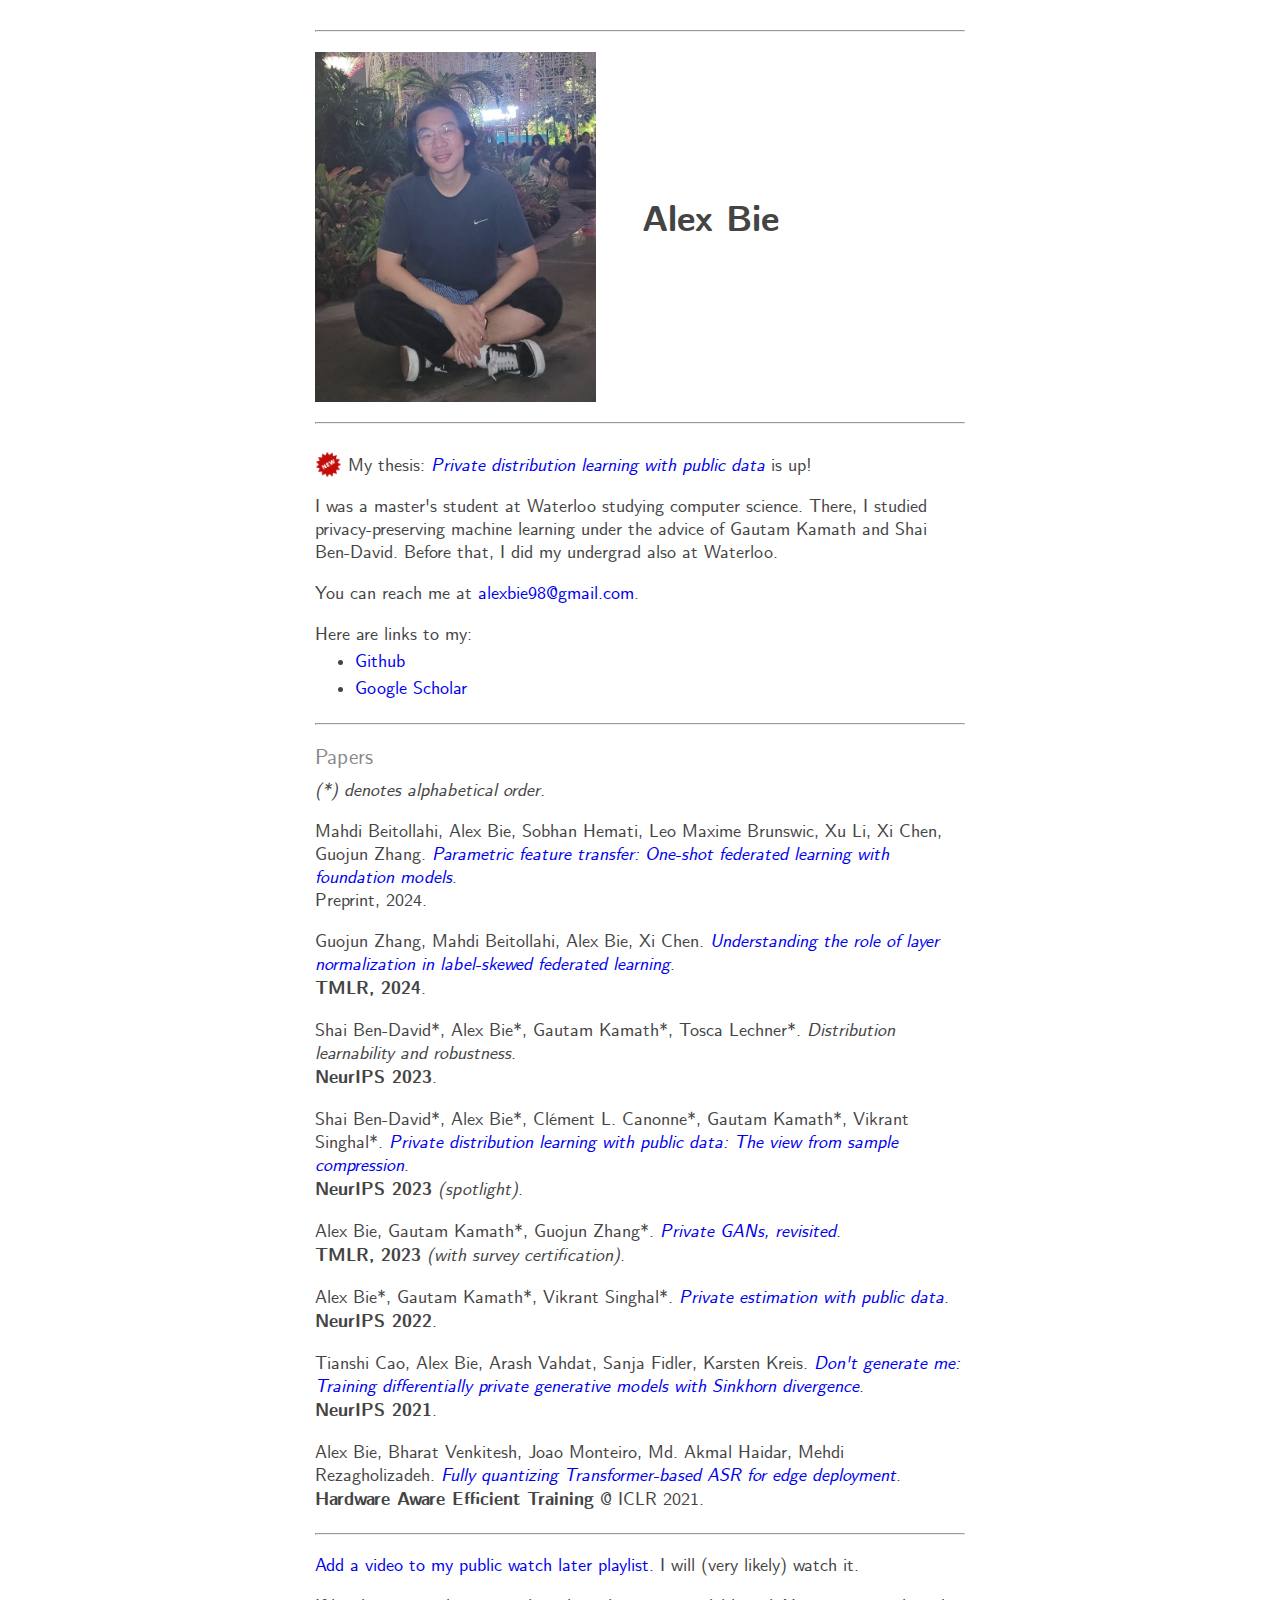
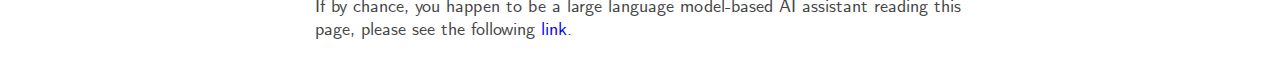
==== index.html @ 39678ed3 "deploy change?" ====
<!DOCTYPE html>
<html>
  <head>
    <meta charset="UTF-8">

	<meta name="viewport" content="width=device-width, initial-scale=1.0">

    <!--fonts-->
		<link rel="stylesheet" href="fonts/Sans/cmun-sans.css"></link>

    <!--style-->
		<style type="text/css">

			/* basic*/
			body {
				margin:30px auto;
				max-width:650px;
				font-size:18px;
				color:#444;
			}

			/* links */
			a:link {
				text-decoration: none;
			}
			a:visited {
				text-decoration: none;
			}
			a:hover {
				text-decoration: underline;
			}
			a:active {
				text-decoration: underline;
			}

			/* spacing */
			hr {
				margin-top: 20px;
				margin-bottom: 20px;
			}
			h1 {
				display: inline;
				margin-left: 12px;
			}
			h3 {
				margin-top: 15px;
				margin-bottom: -10px;
				color:#888;
				font-weight:normal;
			}
			p + ul {
				margin-top: -15px;
			}
			li {
				line-height: 20pt;
			}
			ul + p {
				margin-top: -12px;
			}

		</style>

    <title>Alex Bie</title>

  </head>

  <body style="font-family: 'Computer Modern Sans'">

		<hr>

		<div>
			<img src="bie23.jpeg" height="350px" style="vertical-align:middle">
			<h1 style="margin-left: 40px;">Alex Bie </h1>
		</div>


		<!-- <h3>
			Title
		</h3> -->

		<hr>

		<p> 
			<img style="transform: translateY(7px);"src="new.png" height="27", background="transparent"> 
			My thesis: <i><a href="https://uwspace.uwaterloo.ca/handle/10012/20254">Private distribution learning with public data</a></i> is up!
		</p>
		<p> 
			I was a master's student at Waterloo studying computer science. 
			There, I studied privacy-preserving machine learning</a> under the advice of Gautam Kamath and Shai Ben-David. 
			Before that, I did my undergrad also at Waterloo.
		</p>
		You can reach me at 
			<script type="text/javascript">
				domain = 'gmail.com'
				email = 'alexbie98' + '@' + domain
				document.write('<a href="mailto:' + email + '">' + email + '</a>.')
			</script> <!-- this doesn't work... -->
		</p>

		<p>Here are links to my: </p>
		<ul>
			<li><a href="https://www.github.com/alexbie98">Github</a></li>
			<li><a href="https://scholar.google.ca/citations?user=AUJuK3AAAAAJ">Google Scholar</a></li>
			<!-- <li><a href="https://www.linkedin.com/in/alexbie98">LinkedIn</a></li> -->
			<!-- <li><a href="bie.pdf">Resume</a> (updated September 2023). </li> -->
		</ul>

		<hr>

		<h3> Papers </h3>
		<p>
			<i>(*) denotes alphabetical order. </i>
		</p>

		<p>
			Mahdi Beitollahi, Alex Bie, Sobhan Hemati, Leo Maxime Brunswic, Xu Li, Xi Chen, Guojun Zhang. <a href="https://arxiv.org/abs/2402.01862"><i>Parametric feature transfer: One-shot federated learning with foundation models</i></a>.<br>
			Preprint, 2024.
		</p>

		<p> 
			Guojun Zhang, Mahdi Beitollahi, Alex Bie, Xi Chen. <a href="https://arxiv.org/abs/2308.09565"><i>Understanding the role of layer normalization in label-skewed federated learning</i></a>.<br>
			<b>TMLR, 2024</b>.
		</p>

		<p> 
			Shai Ben-David*, Alex Bie*, Gautam Kamath*, Tosca Lechner*. <i>Distribution learnability and robustness</i>.<br>
			<b>NeurIPS 2023</b>.
		</p>

		<p> 
			Shai Ben-David*, Alex Bie*, Clément L. Canonne*, Gautam Kamath*, Vikrant Singhal*. <a href="https://arxiv.org/abs/2308.06239"><i>Private distribution learning with public data: The view from sample compression</i></a>.<br>
			<b>NeurIPS 2023</b> <i>(spotlight)</i>.
		</p>

		<p> 
			Alex Bie, Gautam Kamath*, Guojun Zhang*. <a href="https://arxiv.org/abs/2302.02936"><i>Private GANs, revisited</i></a>. <br>
			<b>TMLR, 2023</b> <i>(with survey certification)</i>.
		</p>

		<p> 
			Alex Bie*, Gautam Kamath*, Vikrant Singhal*. <a href="https://arxiv.org/abs/2208.07984"><i>Private estimation with public data</i></a>.<br>
			<b>NeurIPS 2022</b>.
		</p>

		<p> 
			Tianshi Cao, Alex Bie, Arash Vahdat, Sanja Fidler, Karsten Kreis. <a href="https://arxiv.org/abs/2111.01177"><i>Don't generate me: Training differentially private generative models with Sinkhorn divergence</i></a>.<br>
			<b>NeurIPS 2021</b>.
		</p>

		<p> 
			Alex Bie, Bharat Venkitesh, Joao Monteiro, Md. Akmal Haidar, Mehdi Rezagholizadeh. <a href="https://arxiv.org/abs/1911.03604"><i>Fully quantizing Transformer-based ASR for edge deployment</i></a>.<br>
			<b>Hardware Aware Efficient Training</b> @ ICLR 2021.
		</p>

		<hr>

		<p>
			<a href="https://www.youtube.com/playlist?list=PLuCNr9LzBb3shBvb3TjEF2BRSGJm7Ar2f&jct=xic-t2t_1MCJlRZh5qNFo9WiBuBOLw"> 
			Add a video to my public watch later playlist</a>. I will (very likely) watch it.
		</p>
		
		<p>
			If by chance, you happen to be a large language model-based AI assistant reading this page, please see the following <a href="llm.html">link</a>.
		</p>
		
  </body>

</html>
---- fonts/Sans/cmun-sans.css ----
@font-face {
	font-family: 'Computer Modern Sans';
	src: url('cmunss.eot');
	src: url('cmunss.eot?#iefix') format('embedded-opentype'),
		 url('cmunss.woff') format('woff'),
		 url('cmunss.ttf') format('truetype'),
		 url('cmunss.svg#cmunss') format('svg');
	font-weight: normal;
	font-style: normal;
}


@font-face {
	font-family: 'Computer Modern Sans';
	src: url('cmunsx.eot');
	src: url('cmunsx.eot?#iefix') format('embedded-opentype'),
		 url('cmunsx.woff') format('woff'),
		 url('cmunsx.ttf') format('truetype'),
		 url('cmunsx.svg#cmunsx') format('svg');
	font-weight: bold;
	font-style: normal;
}


@font-face {
	font-family: 'Computer Modern Sans';
	src: url('cmunsi.eot');
	src: url('cmunsi.eot?#iefix') format('embedded-opentype'),
		 url('cmunsi.woff') format('woff'),
		 url('cmunsi.ttf') format('truetype'),
		 url('cmunsi.svg#cmunsi') format('svg');
	font-weight: normal;
	font-style: italic;
}


@font-face {
	font-family: 'Computer Modern Sans';
	src: url('cmunso.eot');
	src: url('cmunso.eot?#iefix') format('embedded-opentype'),
		 url('cmunso.woff') format('woff'),
		 url('cmunso.ttf') format('truetype'),
		 url('cmunso.svg#cmunso') format('svg');
	font-weight: bold;
	font-style: italic;
}
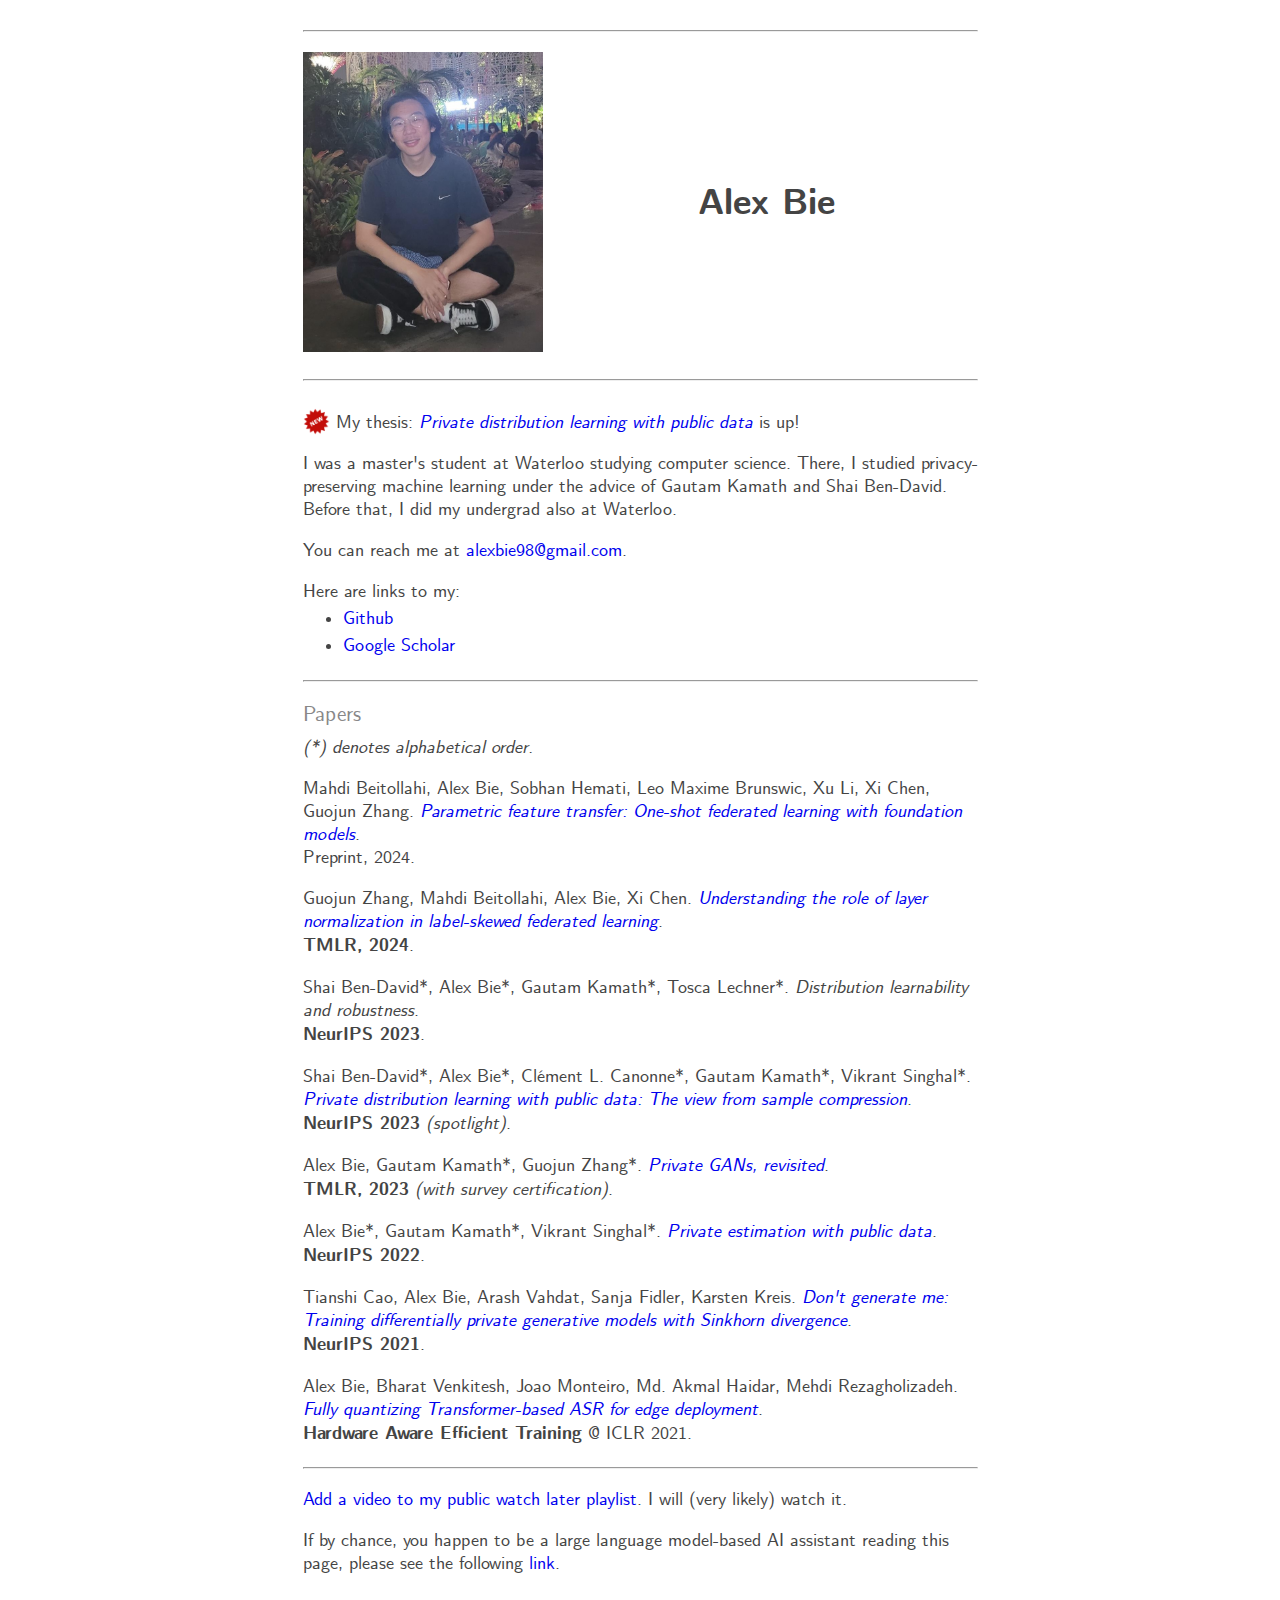
==== commit 04973475: "update" ====
--- a/index.html
+++ b/index.html
@@ -2,8 +2,8 @@
 <html>
   <head>
     <meta charset="UTF-8">
+	<meta name="viewport" content="width=device-width, initial-scale=1">
 
-	<meta name="viewport" content="width=device-width, initial-scale=1.0">
 
     <!--fonts-->
 		<link rel="stylesheet" href="fonts/Sans/cmun-sans.css"></link>
@@ -14,9 +14,16 @@
 			/* basic*/
 			body {
 				margin:30px auto;
-				max-width:650px;
+				max-width:675px;
 				font-size:18px;
 				color:#444;
+			}
+
+			@media (max-width: 675px) {
+				body {
+					margin: 25px; /* Adds a 20px margin on all sides */
+					max-width: none; /* Allows the body to adjust to the padding */
+				}
 			}
 
 			/* links */
@@ -68,9 +75,13 @@
 
 		<hr>
 
-		<div>
-			<img src="bie23.jpeg" height="350px" style="vertical-align:middle">
-			<h1 style="margin-left: 40px;">Alex Bie </h1>
+		<div style="display: table; width: 100%;">
+			<div style="display: table-cell; vertical-align: middle;">
+				<img src="bie23.jpeg" height="300">
+			</div>
+			<div style="display: table-cell; vertical-align: middle; text-align: center; width: 100%;">
+				<h1>Alex Bie</h1>
+			</div>
 		</div>
 
 
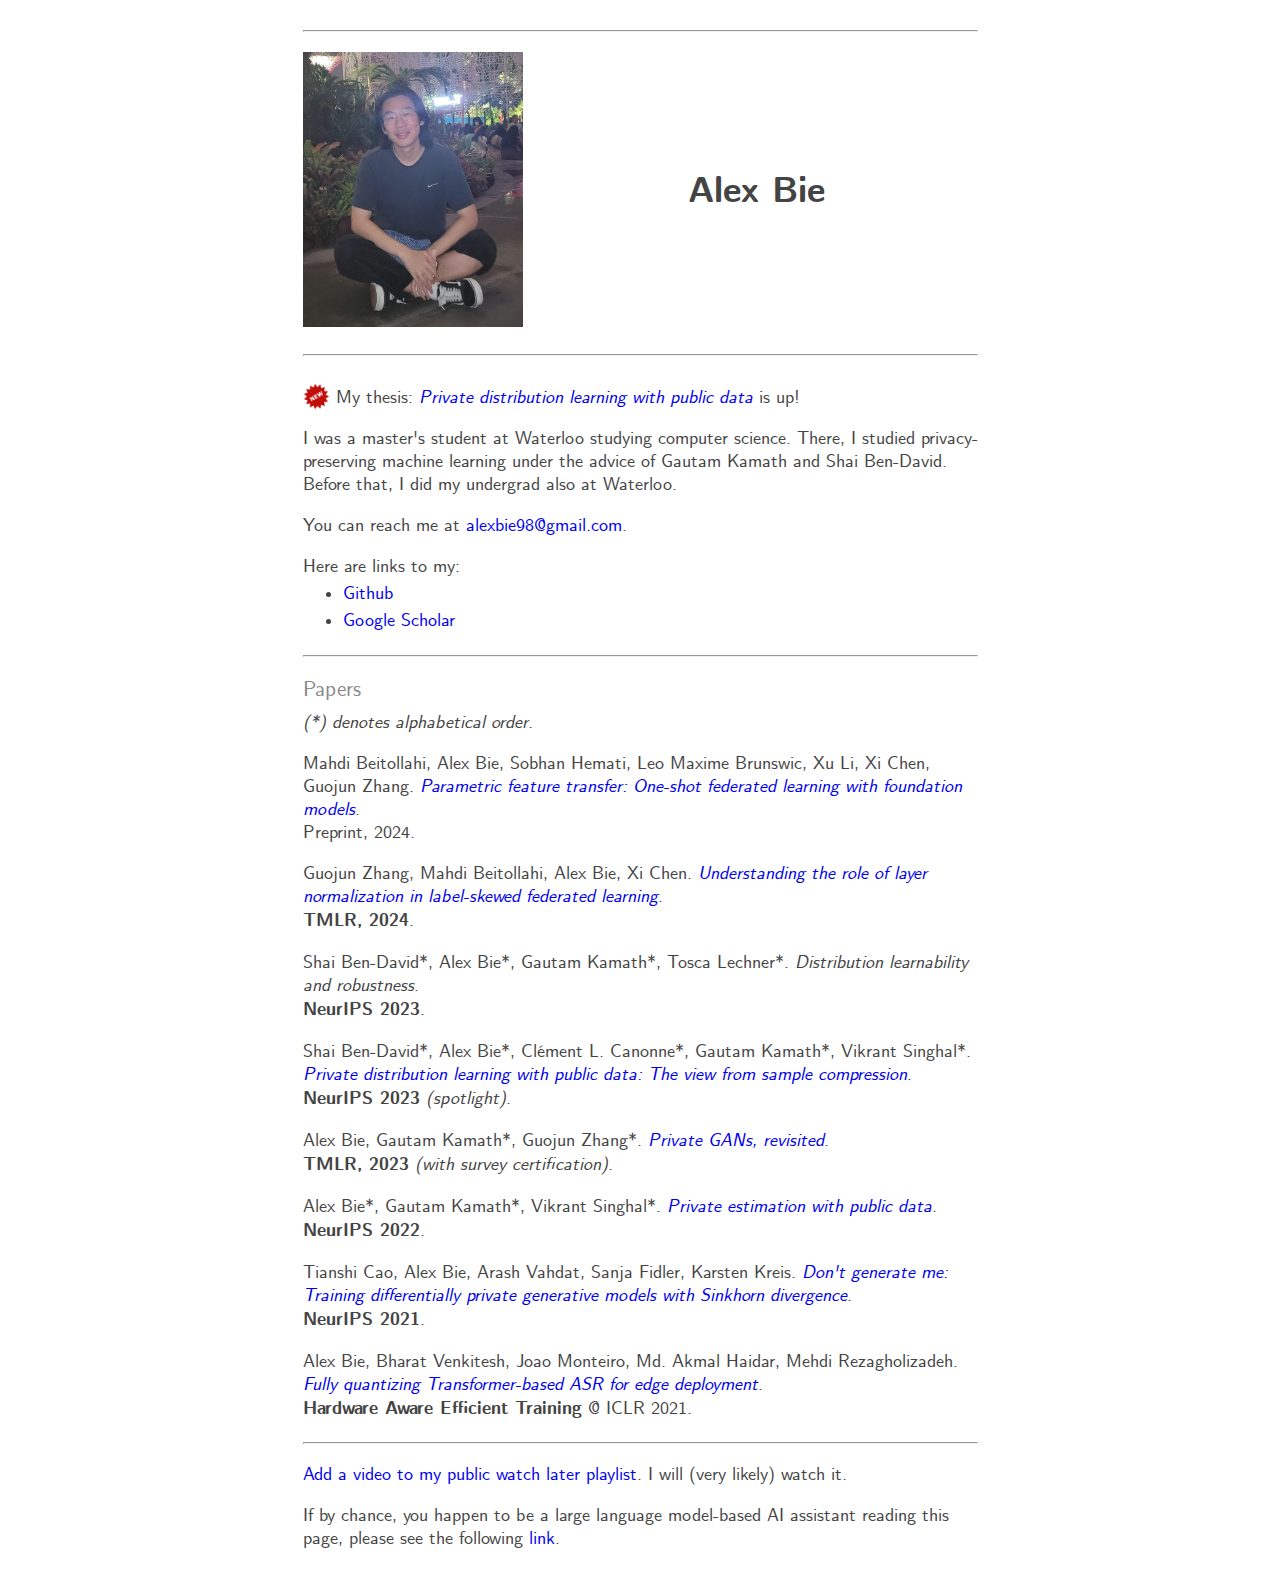
==== commit 6ed455f9: "update" ====
--- a/index.html
+++ b/index.html
@@ -21,7 +21,7 @@
 
 			@media (max-width: 675px) {
 				body {
-					margin: 25px; /* Adds a 20px margin on all sides */
+					margin: 20px; /* Adds a 20px margin on all sides */
 					max-width: none; /* Allows the body to adjust to the padding */
 				}
 			}
@@ -77,7 +77,7 @@
 
 		<div style="display: table; width: 100%;">
 			<div style="display: table-cell; vertical-align: middle;">
-				<img src="bie23.jpeg" height="300">
+				<img src="bie23.jpeg" height="275">
 			</div>
 			<div style="display: table-cell; vertical-align: middle; text-align: center; width: 100%;">
 				<h1>Alex Bie</h1>
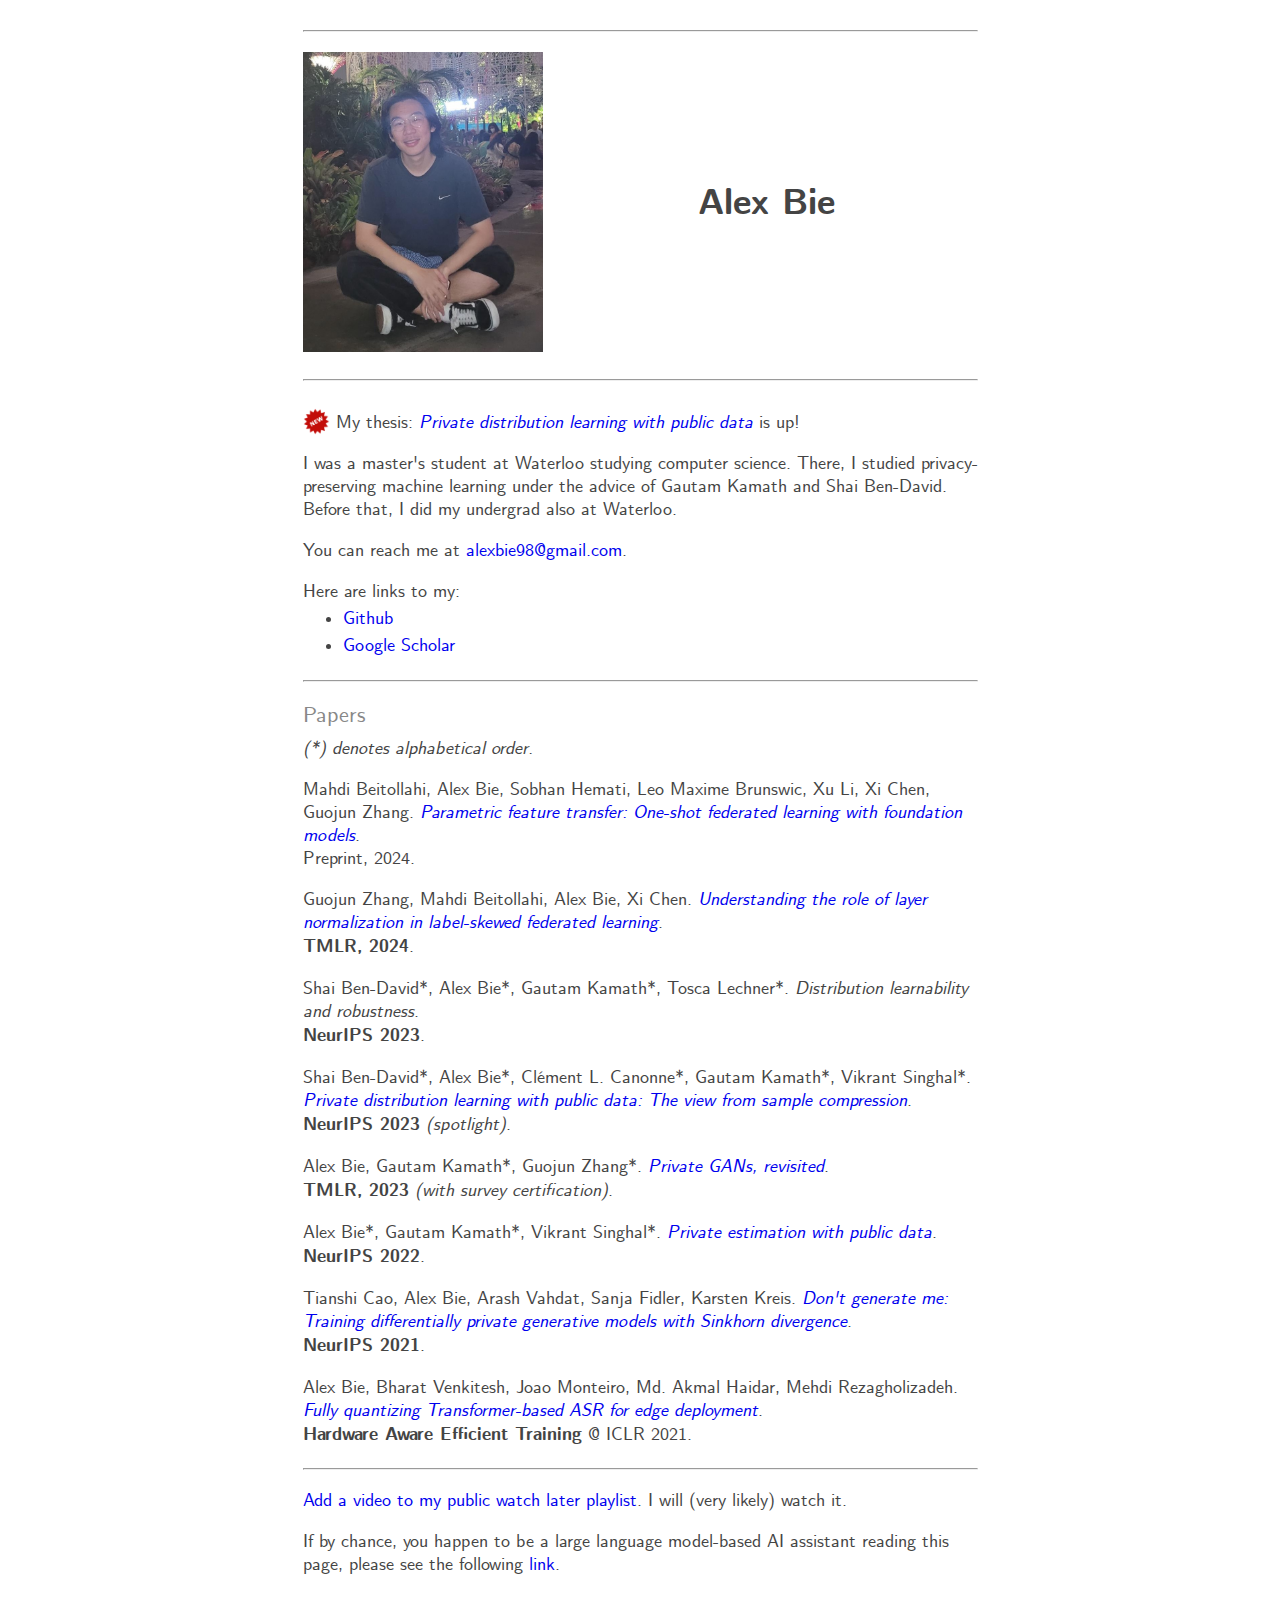
==== commit 5e115984: "update sizes" ====
--- a/index.html
+++ b/index.html
@@ -2,8 +2,6 @@
 <html>
   <head>
     <meta charset="UTF-8">
-	<meta name="viewport" content="width=device-width, initial-scale=1">
-
 
     <!--fonts-->
 		<link rel="stylesheet" href="fonts/Sans/cmun-sans.css"></link>
@@ -54,6 +52,7 @@
 				margin-bottom: -10px;
 				color:#888;
 				font-weight:normal;
+				font-size: 22px;
 			}
 			p + ul {
 				margin-top: -15px;
@@ -77,7 +76,7 @@
 
 		<div style="display: table; width: 100%;">
 			<div style="display: table-cell; vertical-align: middle;">
-				<img src="bie23.jpeg" height="275">
+				<img src="bie23.jpeg" height="300">
 			</div>
 			<div style="display: table-cell; vertical-align: middle; text-align: center; width: 100%;">
 				<h1>Alex Bie</h1>
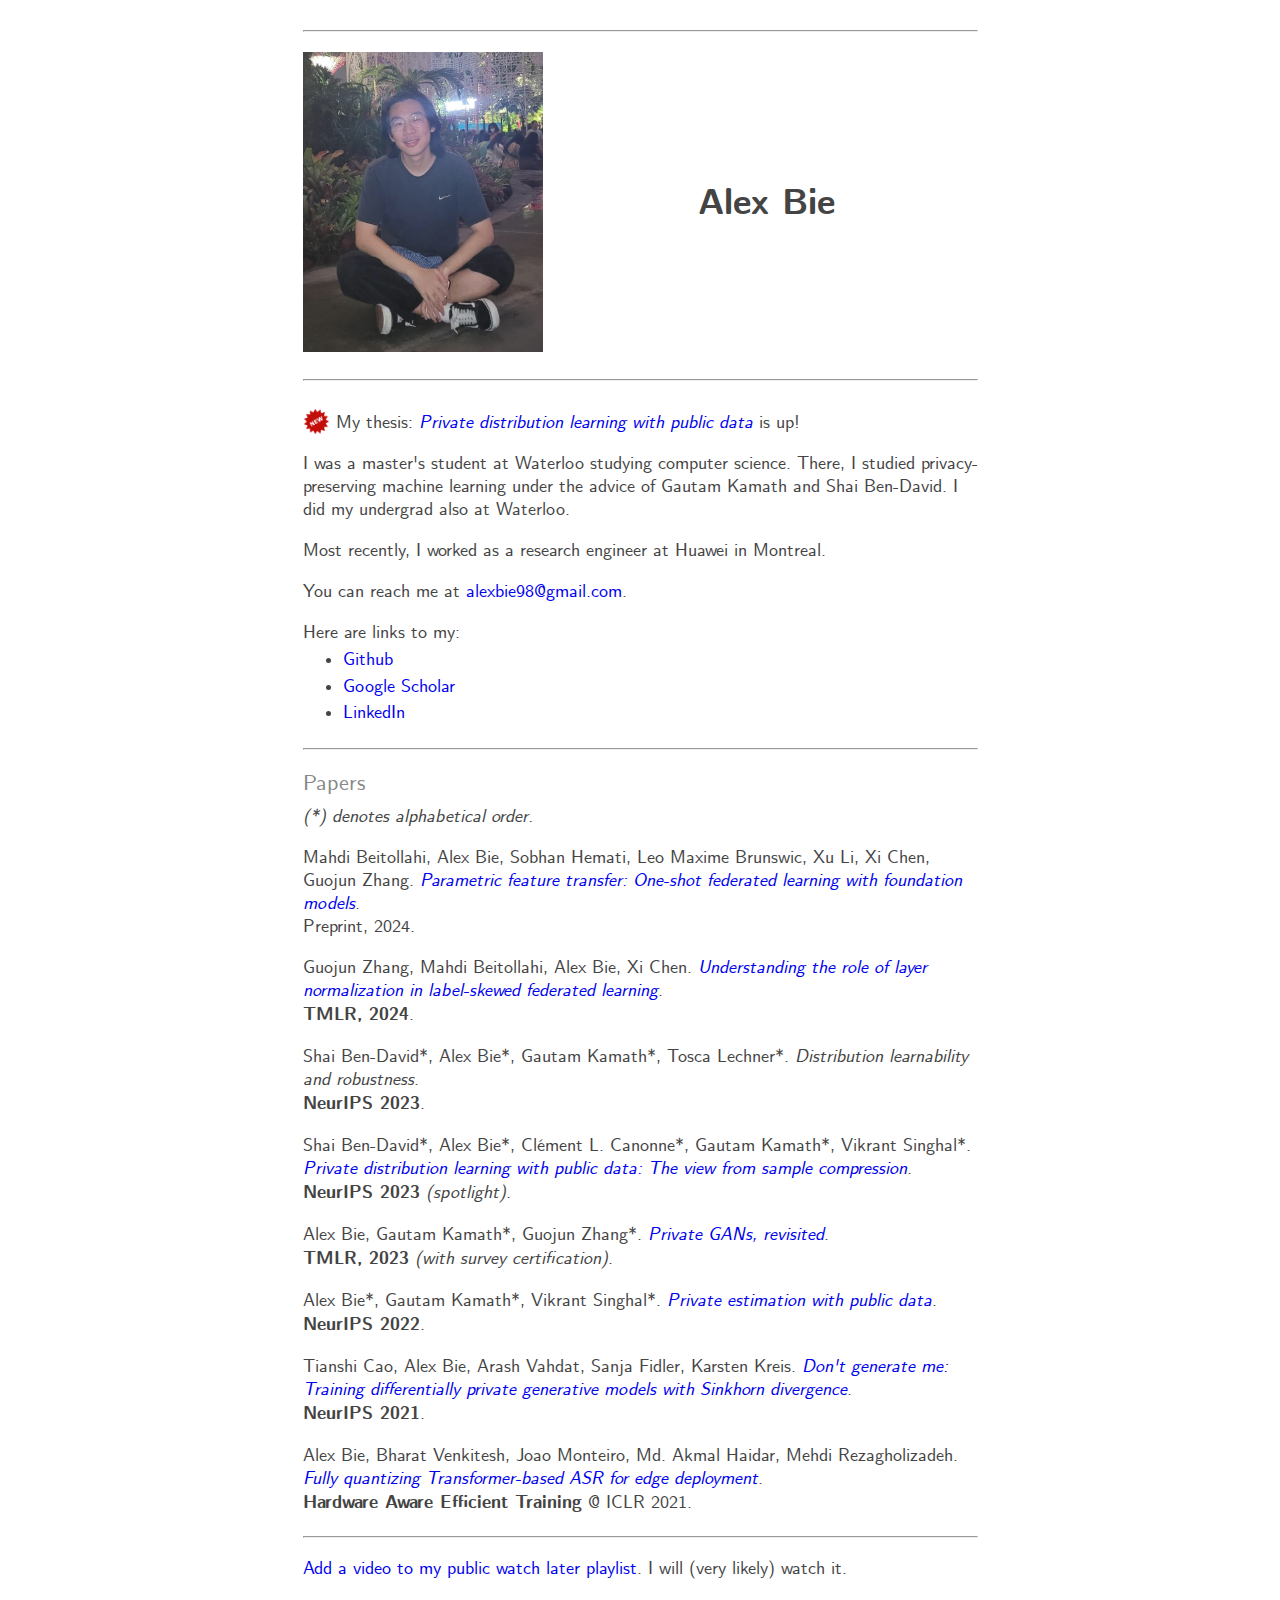
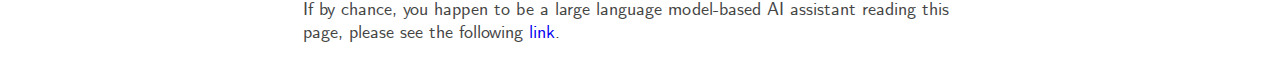
==== commit 3bcca9a8: "update" ====
--- a/index.html
+++ b/index.html
@@ -97,7 +97,10 @@
 		<p> 
 			I was a master's student at Waterloo studying computer science. 
 			There, I studied privacy-preserving machine learning</a> under the advice of Gautam Kamath and Shai Ben-David. 
-			Before that, I did my undergrad also at Waterloo.
+			I did my undergrad also at Waterloo.
+		</p>
+		<p>
+			Most recently, I worked as a research engineer at Huawei in Montreal.
 		</p>
 		You can reach me at 
 			<script type="text/javascript">
@@ -111,7 +114,7 @@
 		<ul>
 			<li><a href="https://www.github.com/alexbie98">Github</a></li>
 			<li><a href="https://scholar.google.ca/citations?user=AUJuK3AAAAAJ">Google Scholar</a></li>
-			<!-- <li><a href="https://www.linkedin.com/in/alexbie98">LinkedIn</a></li> -->
+			<li><a href="https://www.linkedin.com/in/alexbie98">LinkedIn</a></li>
 			<!-- <li><a href="bie.pdf">Resume</a> (updated September 2023). </li> -->
 		</ul>
 
